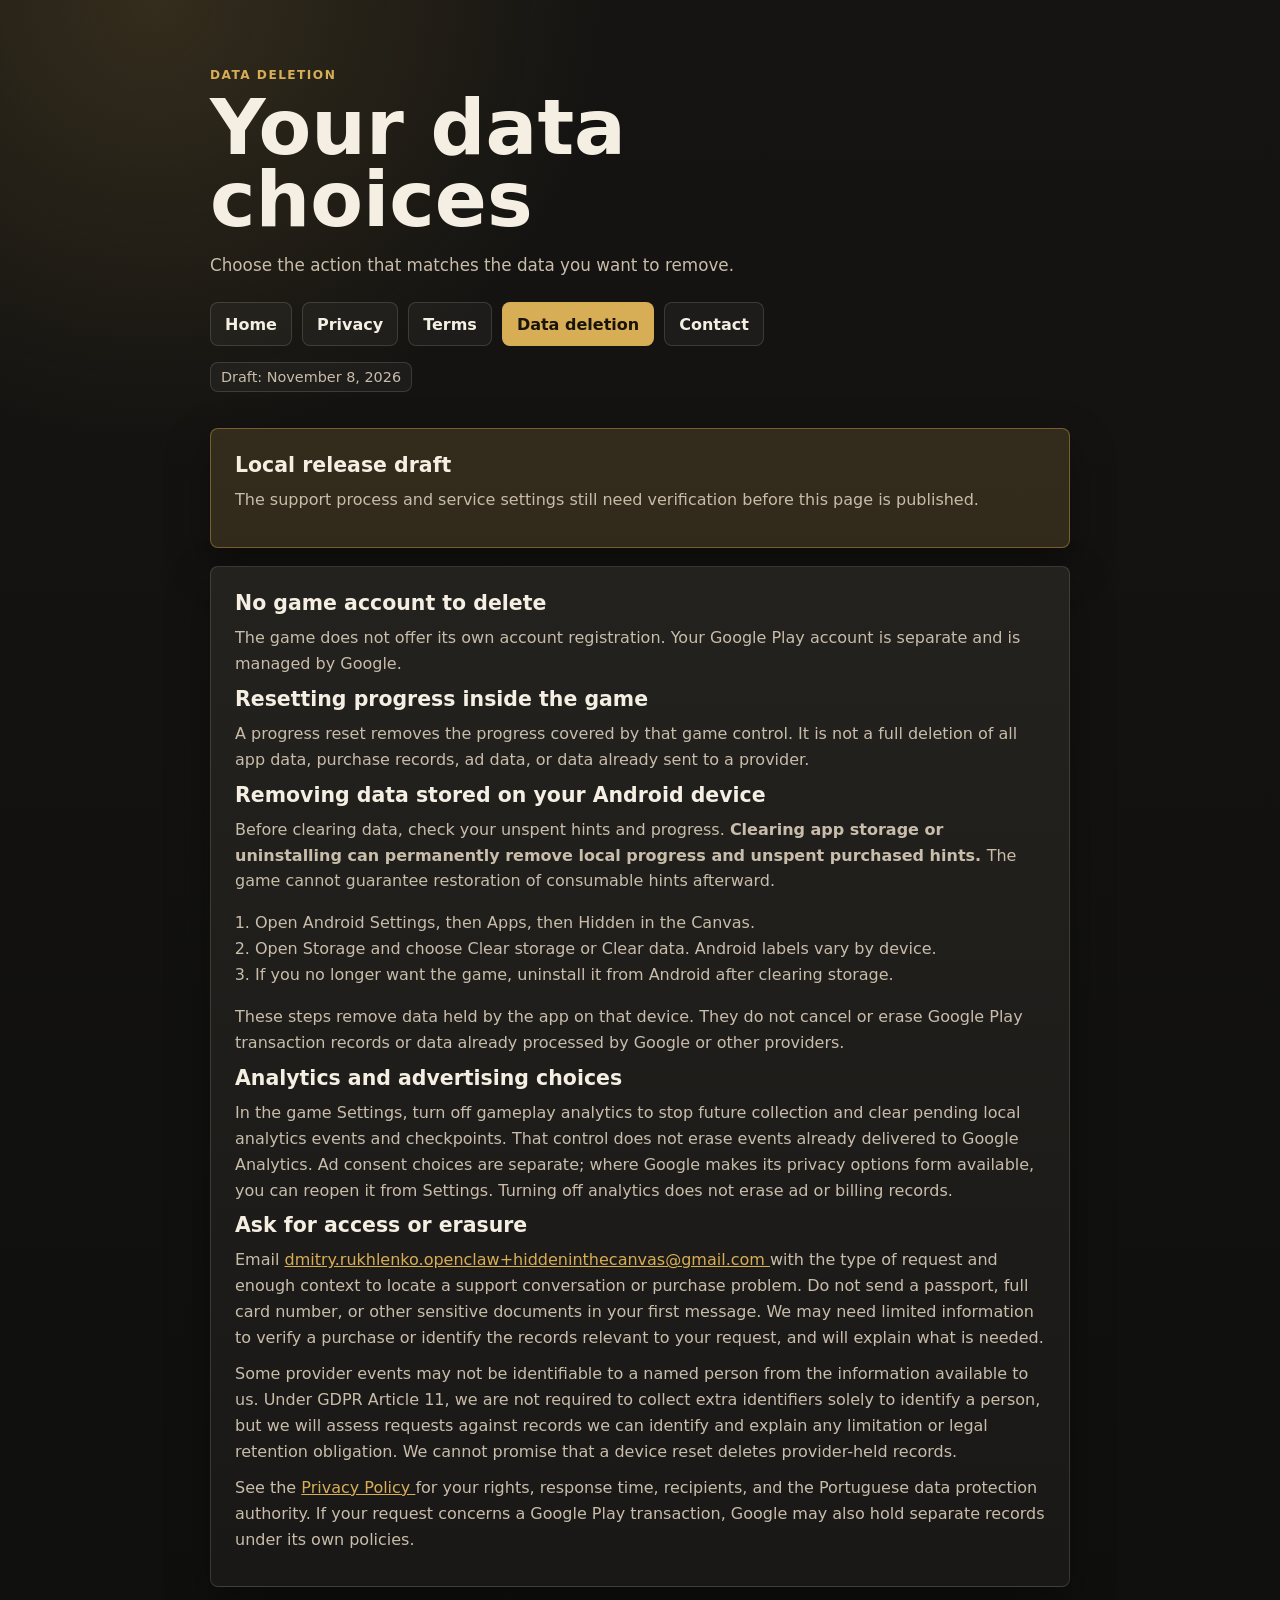
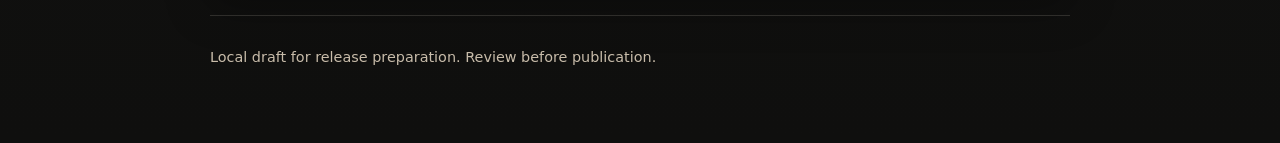
==== data-deletion.html @ f79cbbcb "Update legal draft pages and support contact" ====
<!doctype html>
<html lang="en">
  <head>
    <meta charset="utf-8">
    <meta name="viewport" content="width=device-width, initial-scale=1">
    <meta name="theme-color" content="#10100f">
    <title>
      Data deletion — Hidden in the Canvas
    </title>
    <meta name="description" content="How to remove local Hidden in the Canvas data and make a privacy request.">
    <link rel="stylesheet" href="styles.css">
  </head>
  <body>
    <main class="shell">
      <section class="hero">
        <p class="eyebrow">
          Data deletion
        </p>
        <h1>
          Your data choices
        </h1>
        <p class="lead">
          Choose the action that matches the data you want to remove.
        </p>
        <nav class="nav" aria-label="Legal pages">
          <a href="index.html">
            Home
          </a>
          <a href="privacy.html">
            Privacy
          </a>
          <a href="terms.html">
            Terms
          </a>
          <a href="data-deletion.html" aria-current="page">
            Data deletion
          </a>
          <a href="mailto:dmitry.rukhlenko.openclaw%2Bhiddeninthecanvas@gmail.com?subject=Hidden%20in%20the%20Canvas%20Data%20Request">
            Contact
          </a>
        </nav>
        <div class="meta">
          <span>
            Draft: November 8, 2026
          </span>
        </div>
      </section>
      <section class="card notice">
        <h2>
          Local release draft
        </h2>
        <p>
          The support process and service settings still need verification before this page is
          published.
        </p>
      </section>
      <section class="card">
        <h2>
          No game account to delete
        </h2>
        <p>
          The game does not offer its own account registration. Your Google Play account is separate
          and is managed by Google.
        </p>
        <h2>
          Resetting progress inside the game
        </h2>
        <p>
          A progress reset removes the progress covered by that game control. It is not a full
          deletion of all app data, purchase records, ad data, or data already sent to a provider.
        </p>
        <h2>
          Removing data stored on your Android device
        </h2>
        <p>
          Before clearing data, check your unspent hints and progress.
          <strong>
            Clearing app storage or uninstalling can permanently remove local progress and unspent
            purchased hints.
          </strong>
          The game cannot guarantee restoration of consumable hints afterward.
        </p>
        <ol>
          <li>
            Open Android Settings, then Apps, then Hidden in the Canvas.
          </li>
          <li>
            Open Storage and choose Clear storage or Clear data. Android labels vary by device.
          </li>
          <li>
            If you no longer want the game, uninstall it from Android after clearing storage.
          </li>
        </ol>
        <p>
          These steps remove data held by the app on that device. They do not cancel or erase Google
          Play transaction records or data already processed by Google or other providers.
        </p>
        <h2>
          Analytics and advertising choices
        </h2>
        <p>
          In the game Settings, turn off gameplay analytics to stop future collection and clear
          pending local analytics events and checkpoints. That control does not erase events already
          delivered to Google Analytics. Ad consent choices are separate; where Google makes its
          privacy options form available, you can reopen it from Settings. Turning off analytics
          does not erase ad or billing records.
        </p>
        <h2>
          Ask for access or erasure
        </h2>
        <p>
          Email
          <a href="mailto:dmitry.rukhlenko.openclaw%2Bhiddeninthecanvas@gmail.com?subject=Hidden%20in%20the%20Canvas%20Data%20Request">
            dmitry.rukhlenko.openclaw+hiddeninthecanvas@gmail.com
          </a>
          with the type of request and enough context to locate a support conversation or purchase
          problem. Do not send a passport, full card number, or other sensitive documents in your
          first message. We may need limited information to verify a purchase or identify the
          records relevant to your request, and will explain what is needed.
        </p>
        <p>
          Some provider events may not be identifiable to a named person from the information available
          to us. Under GDPR Article 11, we are not required to collect extra identifiers solely to
          identify a person, but we will assess requests against records we can identify and explain
          any limitation or legal retention obligation. We cannot promise that a device reset
          deletes provider-held records.
        </p>
        <p>
          See the
          <a href="privacy.html">
            Privacy Policy
          </a>
          for your rights, response time, recipients, and the Portuguese data protection authority.
          If your request concerns a Google Play transaction, Google may also hold separate records
          under its own policies.
        </p>
      </section>
      <footer class="footer">
        <p>
          Local draft for release preparation. Review before publication.
        </p>
      </footer>
    </main>
  </body>
</html>
---- styles.css ----
:root {
  color-scheme: dark;
  --background: #10100f;
  --surface: #191816;
  --surface-high: #24221f;
  --text: #f5efe3;
  --muted: #c8bcaa;
  --gold: #d7ad55;
  --gold-soft: rgba(215, 173, 85, 0.16);
  --line: rgba(245, 239, 227, 0.14);
  --shadow: rgba(0, 0, 0, 0.34);
  font-family:
    Inter, ui-sans-serif, system-ui, -apple-system, BlinkMacSystemFont,
    "Segoe UI", sans-serif;
}
* {
  box-sizing: border-box;
}

html {
  min-height: 100%;
  background: var(--background);
}

body {
  min-height: 100%;
  margin: 0;
  color: var(--text);
  background:
    radial-gradient(circle at 12% 0%, rgba(215, 173, 85, 0.16), transparent 28rem),
    linear-gradient(180deg, #151412 0%, #0f0f0e 100%);
}

a {
  color: var(--gold);
}

.shell {
  width: min(100%, 920px);
  margin: 0 auto;
  padding: 24px 18px 40px;
}

.hero {
  padding: 24px 0 18px;
}

.eyebrow {
  margin: 0 0 10px;
  color: var(--gold);
  font-size: 0.76rem;
  font-weight: 800;
  letter-spacing: 0.12em;
  text-transform: uppercase;
}

h1,
h2,
h3,
p {
  overflow-wrap: anywhere;
}

h1 {
  margin: 0;
  max-width: 12ch;
  font-size: clamp(2.35rem, 9vw, 4.8rem);
  line-height: 0.94;
}

.lead {
  max-width: 680px;
  margin: 16px 0 0;
  color: var(--muted);
  font-size: 1.05rem;
  line-height: 1.65;
}

.nav {
  display: flex;
  flex-wrap: wrap;
  gap: 10px;
  margin: 22px 0 0;
}

.nav a,
.button {
  display: inline-flex;
  min-height: 44px;
  align-items: center;
  justify-content: center;
  padding: 10px 14px;
  border: 1px solid var(--line);
  border-radius: 8px;
  color: var(--text);
  background: rgba(255, 255, 255, 0.04);
  font-weight: 750;
  text-decoration: none;
}

.nav a[aria-current="page"],
.button.primary {
  border-color: rgba(215, 173, 85, 0.55);
  color: #1a1408;
  background: var(--gold);
}

.card {
  margin-top: 18px;
  padding: 18px;
  border: 1px solid var(--line);
  border-radius: 8px;
  background: linear-gradient(180deg, var(--surface-high), var(--surface));
  box-shadow: 0 18px 44px var(--shadow);
}

.card h2 {
  margin: 0 0 10px;
  font-size: 1.28rem;
}

.card h3 {
  margin: 18px 0 8px;
  font-size: 1.04rem;
}

.card p,
.card li {
  color: var(--muted);
  line-height: 1.62;
}

.card p {
  margin: 10px 0;
}

.card ul {
  margin: 10px 0 0;
  padding-left: 20px;
}

.card ol {
  padding-left: 20px;
}

.table-scroll {
  max-width: 100%;
  overflow-x: auto;
}

table {
  width: 100%;
  min-width: 580px;
  border-collapse: collapse;
  color: var(--muted);
  line-height: 1.5;
}

caption {
  padding: 10px 0;
  text-align: left;
  color: var(--text);
  font-weight: 750;
}

th,
td {
  padding: 10px;
  border: 1px solid var(--line);
  text-align: left;
  vertical-align: top;
}

th {
  color: var(--text);
}

/* Keep each purpose, recipient and basis together on narrow screens. */
@media (max-width: 600px) {
  .table-scroll {
    overflow-x: visible;
  }

  .table-scroll table,
  .table-scroll caption,
  .table-scroll tbody,
  .table-scroll tr,
  .table-scroll td {
    display: block;
    min-width: 0;
  }

  .table-scroll thead {
    position: absolute;
    width: 1px;
    height: 1px;
    padding: 0;
    overflow: hidden;
    clip-path: inset(50%);
    white-space: nowrap;
  }

  .table-scroll tbody tr {
    margin-bottom: 16px;
    border: 1px solid var(--line);
  }

  .table-scroll td {
    border: 0;
  }

  .table-scroll td + td {
    border-top: 1px solid var(--line);
  }

  .table-scroll td::before {
    display: block;
    margin-bottom: 6px;
    color: var(--text);
    font-weight: 750;
    content: attr(data-label);
  }
}

.notice {
  border-color: rgba(215, 173, 85, 0.4);
  background: var(--gold-soft);
}

.meta {
  display: flex;
  flex-wrap: wrap;
  gap: 10px;
  margin-top: 16px;
  color: var(--muted);
  font-size: 0.9rem;
}

.meta span {
  padding: 6px 10px;
  border: 1px solid var(--line);
  border-radius: 8px;
  background: rgba(255, 255, 255, 0.04);
}

.footer {
  margin-top: 28px;
  padding-top: 18px;
  border-top: 1px solid var(--line);
  color: var(--muted);
  font-size: 0.9rem;
}

@media (min-width: 700px) {
  .shell {
    padding: 44px 30px 64px;
  }

  .card {
    padding: 24px;
  }
}
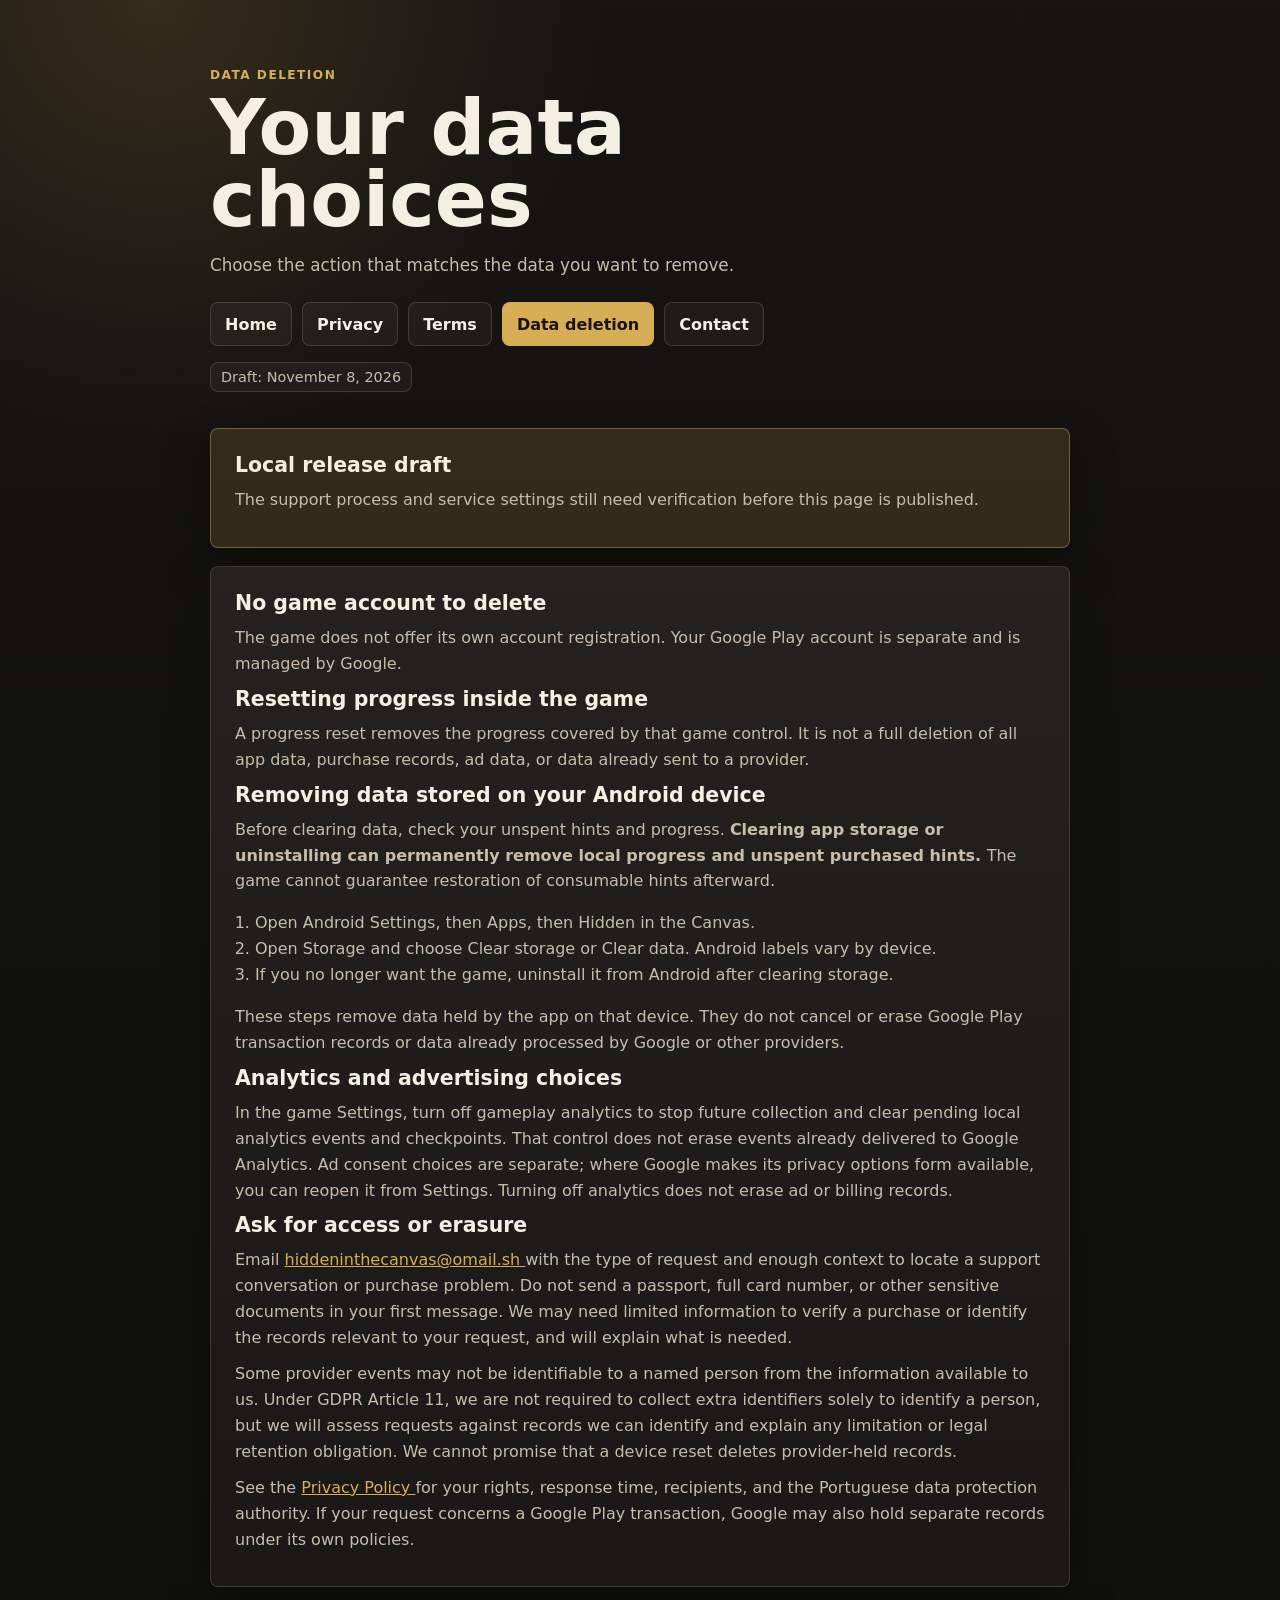
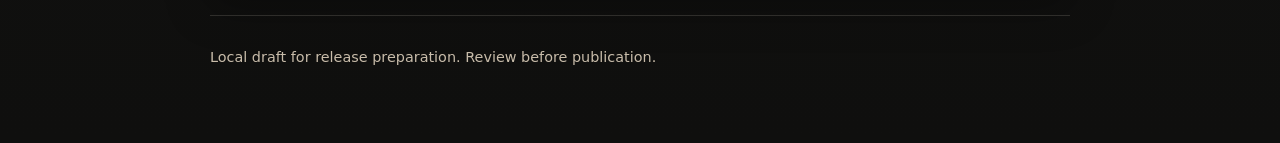
==== commit da9ec6e6: "Update the support email address" ====
--- a/data-deletion.html
+++ b/data-deletion.html
@@ -35,7 +35,7 @@
           <a href="data-deletion.html" aria-current="page">
             Data deletion
           </a>
-          <a href="mailto:dmitry.rukhlenko.openclaw%2Bhiddeninthecanvas@gmail.com?subject=Hidden%20in%20the%20Canvas%20Data%20Request">
+          <a href="mailto:hiddeninthecanvas@omail.sh?subject=Hidden%20in%20the%20Canvas%20Data%20Request">
             Contact
           </a>
         </nav>
@@ -110,8 +110,8 @@
         </h2>
         <p>
           Email
-          <a href="mailto:dmitry.rukhlenko.openclaw%2Bhiddeninthecanvas@gmail.com?subject=Hidden%20in%20the%20Canvas%20Data%20Request">
-            dmitry.rukhlenko.openclaw+hiddeninthecanvas@gmail.com
+          <a href="mailto:hiddeninthecanvas@omail.sh?subject=Hidden%20in%20the%20Canvas%20Data%20Request">
+            hiddeninthecanvas@omail.sh
           </a>
           with the type of request and enough context to locate a support conversation or purchase
           problem. Do not send a passport, full card number, or other sensitive documents in your
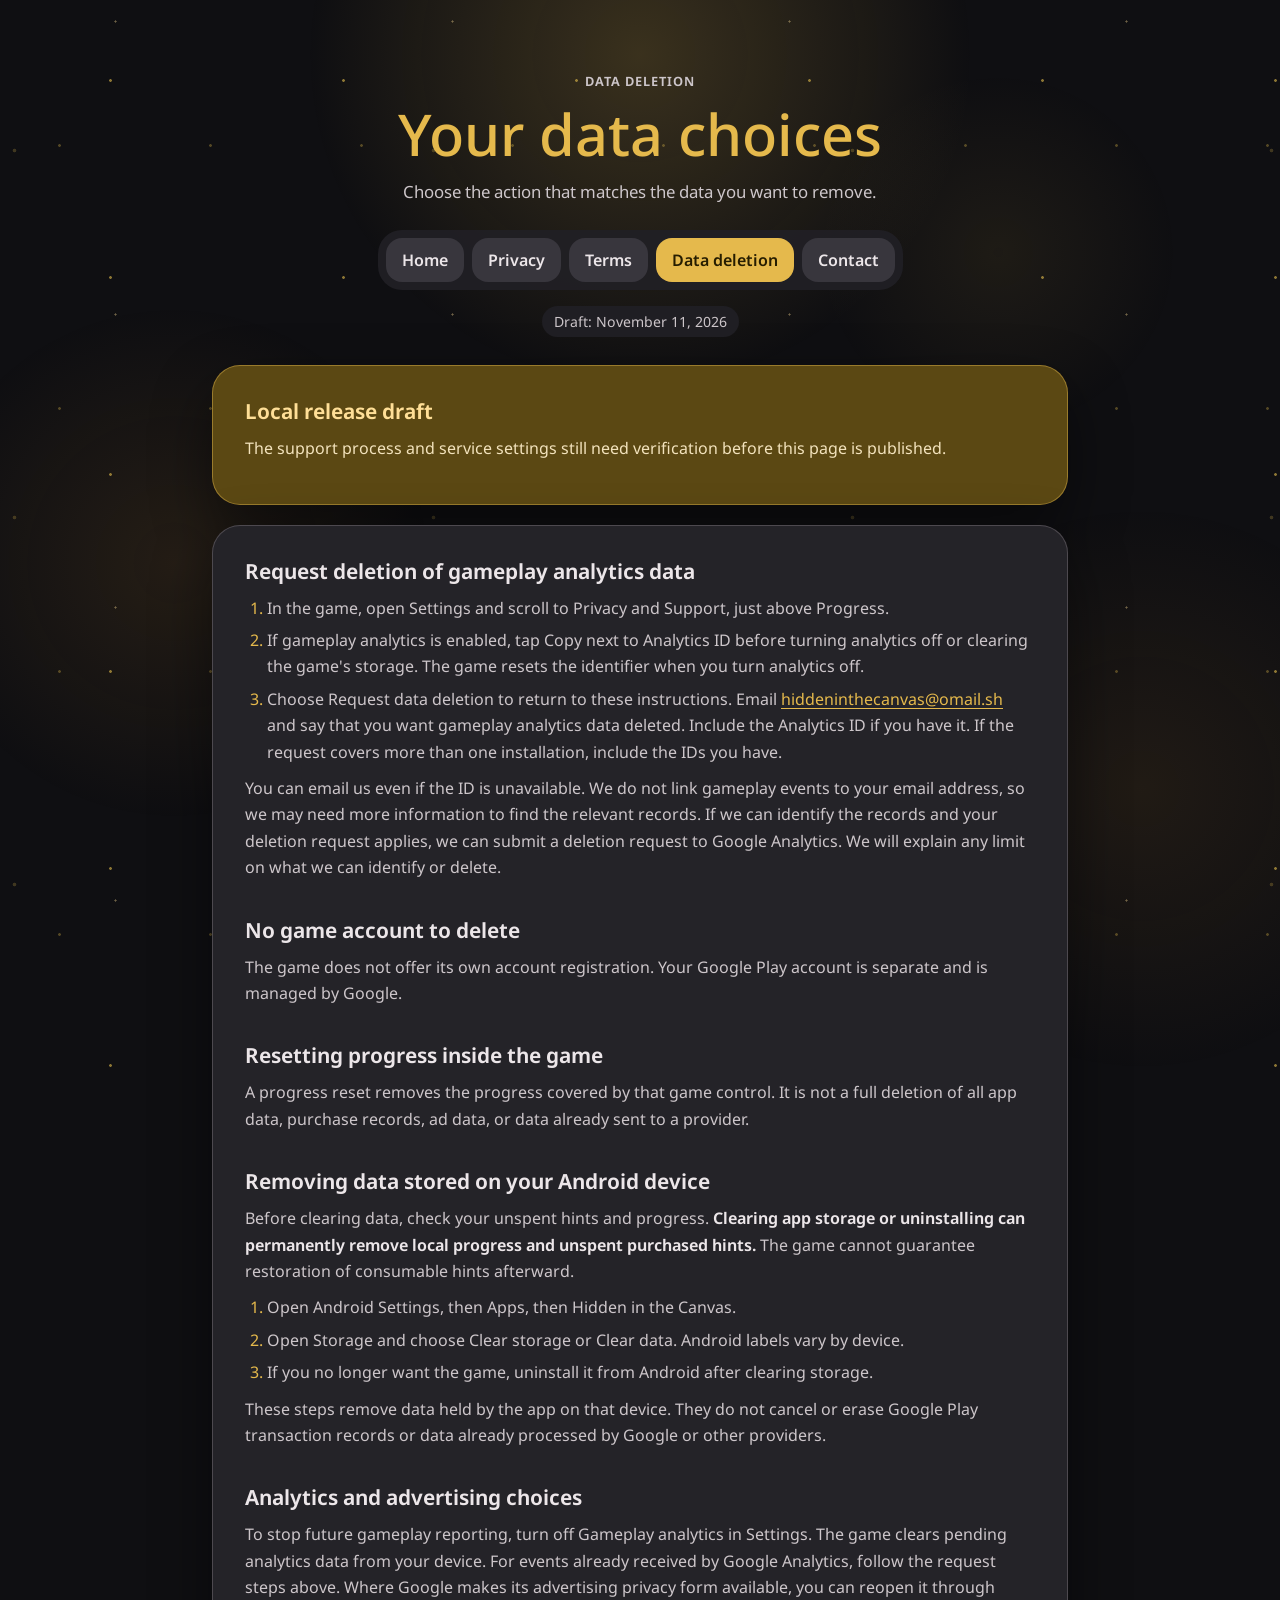
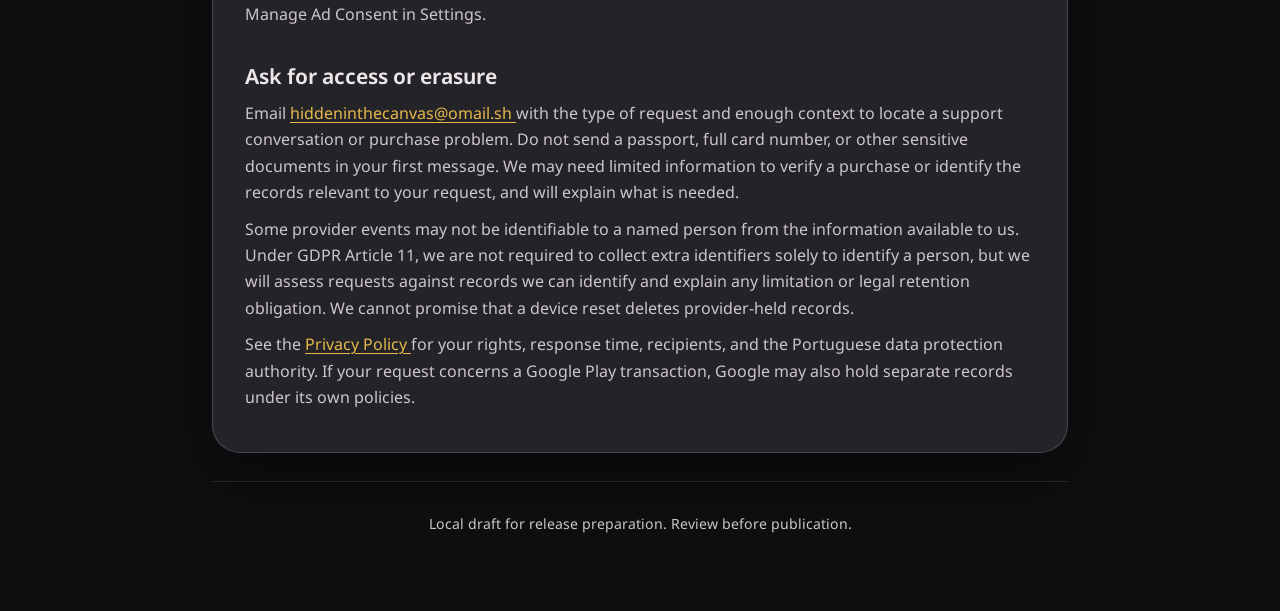
==== commit 160a16b7: "Publish game-style legal pages, privacy policy and data deletion update Co-Authored-By: Claude Opus " ====
--- a/data-deletion.html
+++ b/data-deletion.html
@@ -41,7 +41,7 @@
         </nav>
         <div class="meta">
           <span>
-            Draft: November 8, 2026
+            Draft: November 11, 2026
           </span>
         </div>
       </section>
@@ -55,6 +55,33 @@
         </p>
       </section>
       <section class="card">
+        <h2>
+          Request deletion of gameplay analytics data
+        </h2>
+        <ol>
+          <li>
+            In the game, open Settings and scroll to Privacy and Support, just above Progress.
+          </li>
+          <li>
+            If gameplay analytics is enabled, tap Copy next to Analytics ID before turning
+            analytics off or clearing the game's storage. The game resets the identifier when you
+            turn analytics off.
+          </li>
+          <li>
+            Choose Request data deletion to return to these instructions. Email
+            <a href="mailto:hiddeninthecanvas@omail.sh?subject=Hidden%20in%20the%20Canvas%20Data%20Request">
+              hiddeninthecanvas@omail.sh
+            </a>
+            and say that you want gameplay analytics data deleted. Include the Analytics ID if
+            you have it. If the request covers more than one installation, include the IDs you have.
+          </li>
+        </ol>
+        <p>
+          You can email us even if the ID is unavailable. We do not link gameplay events to your
+          email address, so we may need more information to find the relevant records. If we can
+          identify the records and your deletion request applies, we can submit a deletion request
+          to Google Analytics. We will explain any limit on what we can identify or delete.
+        </p>
         <h2>
           No game account to delete
         </h2>
@@ -99,11 +126,10 @@
           Analytics and advertising choices
         </h2>
         <p>
-          In the game Settings, turn off gameplay analytics to stop future collection and clear
-          pending local analytics events and checkpoints. That control does not erase events already
-          delivered to Google Analytics. Ad consent choices are separate; where Google makes its
-          privacy options form available, you can reopen it from Settings. Turning off analytics
-          does not erase ad or billing records.
+          To stop future gameplay reporting, turn off Gameplay analytics in Settings. The game
+          clears pending analytics data from your device. For events already received by Google
+          Analytics, follow the request steps above. Where Google makes its advertising privacy
+          form available, you can reopen it through Manage Ad Consent in Settings.
         </p>
         <h2>
           Ask for access or erasure
--- a/styles.css
+++ b/styles.css
@@ -1,18 +1,39 @@
+/*
+ * Legal pages styled after the game's dark Material 3 theme
+ * (Assets/Scripts/UI/HiddenCanvasMaterial3Theme.cs): near-black canvas with a warm
+ * glow, gold title and primary actions, rounded surface containers, Noto Sans.
+ * The font is self-hosted so these pages make no request to a font CDN.
+ */
+@font-face {
+  font-family: "Noto Sans";
+  src: url("fonts/NotoSans-Variable-latin.woff") format("woff");
+  font-weight: 100 900;
+  font-stretch: 62.5% 100%;
+  font-style: normal;
+  font-display: swap;
+}
+
 :root {
   color-scheme: dark;
-  --background: #10100f;
-  --surface: #191816;
-  --surface-high: #24221f;
-  --text: #f5efe3;
-  --muted: #c8bcaa;
-  --gold: #d7ad55;
-  --gold-soft: rgba(215, 173, 85, 0.16);
-  --line: rgba(245, 239, 227, 0.14);
-  --shadow: rgba(0, 0, 0, 0.34);
-  font-family:
-    Inter, ui-sans-serif, system-ui, -apple-system, BlinkMacSystemFont,
-    "Segoe UI", sans-serif;
-}
+  /* Game theme tokens (Color32 values converted to hex). */
+  --background: #0f0f12;
+  --surface-low: #1f1e23;
+  --surface: #242328;
+  --surface-high: #2d2c32;
+  --surface-highest: #38363d;
+  --on-surface: #ece6e9;
+  --on-surface-variant: #cdc6ca;
+  --outline-variant: #6f686f;
+  --primary: #e5b94c;
+  --on-primary: #261d00;
+  --primary-container: #5b4813;
+  --on-primary-container: #ffdf97;
+  --line: rgba(236, 230, 233, 0.1);
+  --radius-panel: 28px;
+  --radius-control: 16px;
+  font-family: "Noto Sans", ui-sans-serif, system-ui, -apple-system, "Segoe UI", sans-serif;
+}
+
 * {
   box-sizing: border-box;
 }
@@ -23,34 +44,110 @@
 }
 
 body {
-  min-height: 100%;
+  position: relative;
+  min-height: 100vh;
   margin: 0;
-  color: var(--text);
-  background:
-    radial-gradient(circle at 12% 0%, rgba(215, 173, 85, 0.16), transparent 28rem),
-    linear-gradient(180deg, #151412 0%, #0f0f0e 100%);
+  color: var(--on-surface);
+  /* No body background: the canvas colour comes from html, so the fixed z-index -1
+     light layers below are painted above it instead of being hidden behind body. */
+  -webkit-font-smoothing: antialiased;
+}
+
+/*
+ * Background echoing the Home screen: soft light spots (::before) and gold dust specks
+ * (::after). Both layers are fixed to the viewport, sit behind the content and drift
+ * slowly with transform-only animations, which the browser composites on the GPU.
+ * They are oversized so the drift never reveals an edge.
+ */
+body::before,
+body::after {
+  position: fixed;
+  inset: -20vmax;
+  z-index: -1;
+  pointer-events: none;
+  content: "";
+}
+
+body::before {
+  background-image:
+    radial-gradient(circle at 50% 22%, rgba(229, 185, 76, 0.2), transparent 26vmax),
+    radial-gradient(circle at 24% 58%, rgba(150, 104, 40, 0.16), transparent 20vmax),
+    radial-gradient(circle at 78% 74%, rgba(150, 104, 40, 0.13), transparent 22vmax),
+    radial-gradient(circle at 70% 36%, rgba(229, 185, 76, 0.07), transparent 14vmax);
+  animation: light-drift 70s ease-in-out infinite alternate;
+}
+
+body::after {
+  background-image:
+    radial-gradient(circle, rgba(242, 202, 80, 0.55) 1px, transparent 1.7px),
+    radial-gradient(circle, rgba(242, 202, 80, 0.3) 1px, transparent 1.7px),
+    radial-gradient(circle, rgba(255, 223, 151, 0.4) 0.8px, transparent 1.4px),
+    radial-gradient(circle, rgba(242, 202, 80, 0.22) 1.4px, transparent 2.2px);
+  /* Unrelated tile sizes and offsets keep the specks from lining up into a visible grid. */
+  background-size: 233px 197px, 151px 263px, 337px 293px, 419px 367px;
+  background-position: 17px 41px, 89px 7px, 203px 131px, 61px 223px;
+  animation: dust-drift 120s linear infinite alternate;
+}
+
+@keyframes light-drift {
+  from {
+    transform: translate3d(-3vmax, -2vmax, 0) scale(1);
+  }
+  to {
+    transform: translate3d(3vmax, 2vmax, 0) scale(1.08);
+  }
+}
+
+@keyframes dust-drift {
+  from {
+    transform: translate3d(0, 0, 0);
+  }
+  to {
+    transform: translate3d(-60px, -140px, 0);
+  }
+}
+
+@media (prefers-reduced-motion: reduce) {
+  body::before,
+  body::after {
+    animation: none;
+  }
 }
 
 a {
-  color: var(--gold);
+  color: var(--primary);
+  text-underline-offset: 0.18em;
+  text-decoration-thickness: 1px;
+}
+
+a:hover {
+  color: var(--on-primary-container);
+}
+
+a:focus-visible {
+  outline: 2px solid var(--primary);
+  outline-offset: 3px;
+  border-radius: 6px;
 }
 
 .shell {
   width: min(100%, 920px);
   margin: 0 auto;
-  padding: 24px 18px 40px;
+  padding: 24px 16px 40px;
 }
 
 .hero {
-  padding: 24px 0 18px;
-}
-
+  padding: 28px 0 8px;
+  text-align: center;
+}
+
+/* Section labels in the game are small uppercase muted text ("PROGRESS"). */
 .eyebrow {
-  margin: 0 0 10px;
-  color: var(--gold);
-  font-size: 0.76rem;
-  font-weight: 800;
-  letter-spacing: 0.12em;
+  margin: 0 0 12px;
+  color: var(--on-surface-variant);
+  font-size: 0.8rem;
+  font-weight: 650;
+  letter-spacing: 0.08em;
   text-transform: uppercase;
 }
 
@@ -61,26 +158,34 @@
   overflow-wrap: anywhere;
 }
 
+/* The game title is gold Noto Sans at a regular weight, not a heavy display face. */
 h1 {
   margin: 0;
-  max-width: 12ch;
-  font-size: clamp(2.35rem, 9vw, 4.8rem);
-  line-height: 0.94;
+  color: var(--primary);
+  font-size: clamp(2.2rem, 8vw, 3.6rem);
+  font-weight: 500;
+  line-height: 1.1;
 }
 
 .lead {
-  max-width: 680px;
-  margin: 16px 0 0;
-  color: var(--muted);
+  max-width: 620px;
+  margin: 14px auto 0;
+  color: var(--on-surface-variant);
   font-size: 1.05rem;
-  line-height: 1.65;
-}
-
+  line-height: 1.6;
+}
+
+/* Navigation looks like the game's bottom bar: a rounded tray of buttons. */
 .nav {
-  display: flex;
+  display: inline-flex;
   flex-wrap: wrap;
-  gap: 10px;
-  margin: 22px 0 0;
+  justify-content: center;
+  gap: 8px;
+  max-width: 100%;
+  margin: 24px 0 0;
+  padding: 8px;
+  border-radius: 24px;
+  background: rgba(33, 32, 37, 0.92);
 }
 
 .nav a,
@@ -89,90 +194,180 @@
   min-height: 44px;
   align-items: center;
   justify-content: center;
-  padding: 10px 14px;
-  border: 1px solid var(--line);
-  border-radius: 8px;
-  color: var(--text);
-  background: rgba(255, 255, 255, 0.04);
-  font-weight: 750;
+  padding: 10px 16px;
+  border-radius: var(--radius-control);
+  color: var(--on-surface);
+  background: var(--surface-highest);
+  font-weight: 600;
   text-decoration: none;
+}
+
+.nav a:hover,
+.button:hover {
+  color: var(--on-surface);
+  background: #433f48;
 }
 
 .nav a[aria-current="page"],
 .button.primary {
-  border-color: rgba(215, 173, 85, 0.55);
-  color: #1a1408;
-  background: var(--gold);
-}
-
+  color: var(--on-primary);
+  background: var(--primary);
+}
+
+.meta {
+  display: flex;
+  flex-wrap: wrap;
+  justify-content: center;
+  gap: 8px;
+  margin-top: 16px;
+  color: var(--on-surface-variant);
+  font-size: 0.88rem;
+}
+
+.meta span {
+  padding: 6px 12px;
+  border-radius: 999px;
+  background: var(--surface-low);
+}
+
+/* Cards match the Settings dialog: dark rounded panel with a thin outline. */
 .card {
-  margin-top: 18px;
-  padding: 18px;
-  border: 1px solid var(--line);
-  border-radius: 8px;
-  background: linear-gradient(180deg, var(--surface-high), var(--surface));
-  box-shadow: 0 18px 44px var(--shadow);
+  margin-top: 20px;
+  padding: 20px;
+  border: 1px solid rgba(111, 104, 111, 0.55);
+  border-radius: var(--radius-panel);
+  background: var(--surface);
+  box-shadow: 0 24px 60px rgba(0, 0, 0, 0.45);
 }
 
 .card h2 {
-  margin: 0 0 10px;
-  font-size: 1.28rem;
+  margin: 36px 0 10px;
+  color: var(--on-surface);
+  font-size: 1.3rem;
+  font-weight: 650;
+  line-height: 1.3;
+}
+
+.card h2:first-child {
+  margin-top: 0;
 }
 
 .card h3 {
-  margin: 18px 0 8px;
-  font-size: 1.04rem;
+  margin: 22px 0 8px;
+  font-size: 1.05rem;
+  font-weight: 650;
 }
 
 .card p,
 .card li {
-  color: var(--muted);
-  line-height: 1.62;
+  color: var(--on-surface-variant);
+  line-height: 1.65;
 }
 
 .card p {
   margin: 10px 0;
 }
 
-.card ul {
-  margin: 10px 0 0;
-  padding-left: 20px;
-}
-
+.card strong {
+  color: var(--on-surface);
+  font-weight: 650;
+}
+
+.card ul,
 .card ol {
-  padding-left: 20px;
-}
-
+  margin: 10px 0;
+  padding-left: 22px;
+}
+
+.card li + li {
+  margin-top: 6px;
+}
+
+.card li::marker {
+  color: var(--primary);
+}
+
+.notice {
+  border-color: rgba(229, 185, 76, 0.45);
+  background: var(--primary-container);
+}
+
+.notice h2 {
+  color: var(--on-primary-container);
+}
+
+.notice p {
+  color: #f3e3bd;
+}
+
+/* The data table is drawn like the Settings list: stacked rows on a raised surface. */
 .table-scroll {
   max-width: 100%;
+  margin: 16px 0 8px;
   overflow-x: auto;
 }
 
 table {
   width: 100%;
   min-width: 580px;
-  border-collapse: collapse;
-  color: var(--muted);
+  border-collapse: separate;
+  border-spacing: 0;
+  color: var(--on-surface-variant);
   line-height: 1.5;
 }
 
-caption {
-  padding: 10px 0;
-  text-align: left;
-  color: var(--text);
-  font-weight: 750;
-}
-
+/* Round the outer corner cells instead of clipping the table, which would clip the caption. */
 th,
 td {
-  padding: 10px;
-  border: 1px solid var(--line);
+  background: var(--surface-highest);
+}
+
+thead th:first-child {
+  border-top-left-radius: 20px;
+}
+
+thead th:last-child {
+  border-top-right-radius: 20px;
+}
+
+tbody tr:last-child td:first-child {
+  border-bottom-left-radius: 20px;
+}
+
+tbody tr:last-child td:last-child {
+  border-bottom-right-radius: 20px;
+}
+
+caption {
+  padding: 0 0 10px;
+  text-align: left;
+  color: var(--on-surface-variant);
+  font-size: 0.8rem;
+  font-weight: 650;
+  letter-spacing: 0.08em;
+  text-transform: uppercase;
+}
+
+th,
+td {
+  padding: 14px 16px;
   text-align: left;
   vertical-align: top;
 }
 
 th {
-  color: var(--text);
+  color: var(--on-surface);
+  background: var(--surface-high);
+  font-weight: 650;
+}
+
+tbody td {
+  border-top: 2px solid var(--surface);
+}
+
+td + td,
+th + th {
+  border-left: 2px solid var(--surface);
 }
 
 /* Keep each purpose, recipient and basis together on narrow screens. */
@@ -188,6 +383,10 @@
   .table-scroll td {
     display: block;
     min-width: 0;
+  }
+
+  .table-scroll td {
+    border-radius: 0 !important;
   }
 
   .table-scroll thead {
@@ -201,8 +400,10 @@
   }
 
   .table-scroll tbody tr {
-    margin-bottom: 16px;
-    border: 1px solid var(--line);
+    margin-bottom: 12px;
+    overflow: hidden;
+    border-radius: 20px;
+    background: var(--surface-highest);
   }
 
   .table-scroll td {
@@ -210,53 +411,37 @@
   }
 
   .table-scroll td + td {
-    border-top: 1px solid var(--line);
+    border-top: 2px solid var(--surface);
+    border-left: 0;
   }
 
   .table-scroll td::before {
     display: block;
     margin-bottom: 6px;
-    color: var(--text);
-    font-weight: 750;
+    color: var(--on-surface);
+    font-size: 0.8rem;
+    font-weight: 650;
+    letter-spacing: 0.06em;
+    text-transform: uppercase;
     content: attr(data-label);
   }
-}
-
-.notice {
-  border-color: rgba(215, 173, 85, 0.4);
-  background: var(--gold-soft);
-}
-
-.meta {
-  display: flex;
-  flex-wrap: wrap;
-  gap: 10px;
-  margin-top: 16px;
-  color: var(--muted);
-  font-size: 0.9rem;
-}
-
-.meta span {
-  padding: 6px 10px;
-  border: 1px solid var(--line);
-  border-radius: 8px;
-  background: rgba(255, 255, 255, 0.04);
 }
 
 .footer {
   margin-top: 28px;
   padding-top: 18px;
   border-top: 1px solid var(--line);
-  color: var(--muted);
-  font-size: 0.9rem;
+  color: var(--on-surface-variant);
+  font-size: 0.88rem;
+  text-align: center;
 }
 
 @media (min-width: 700px) {
   .shell {
-    padding: 44px 30px 64px;
+    padding: 44px 32px 64px;
   }
 
   .card {
-    padding: 24px;
-  }
-}
+    padding: 32px;
+  }
+}
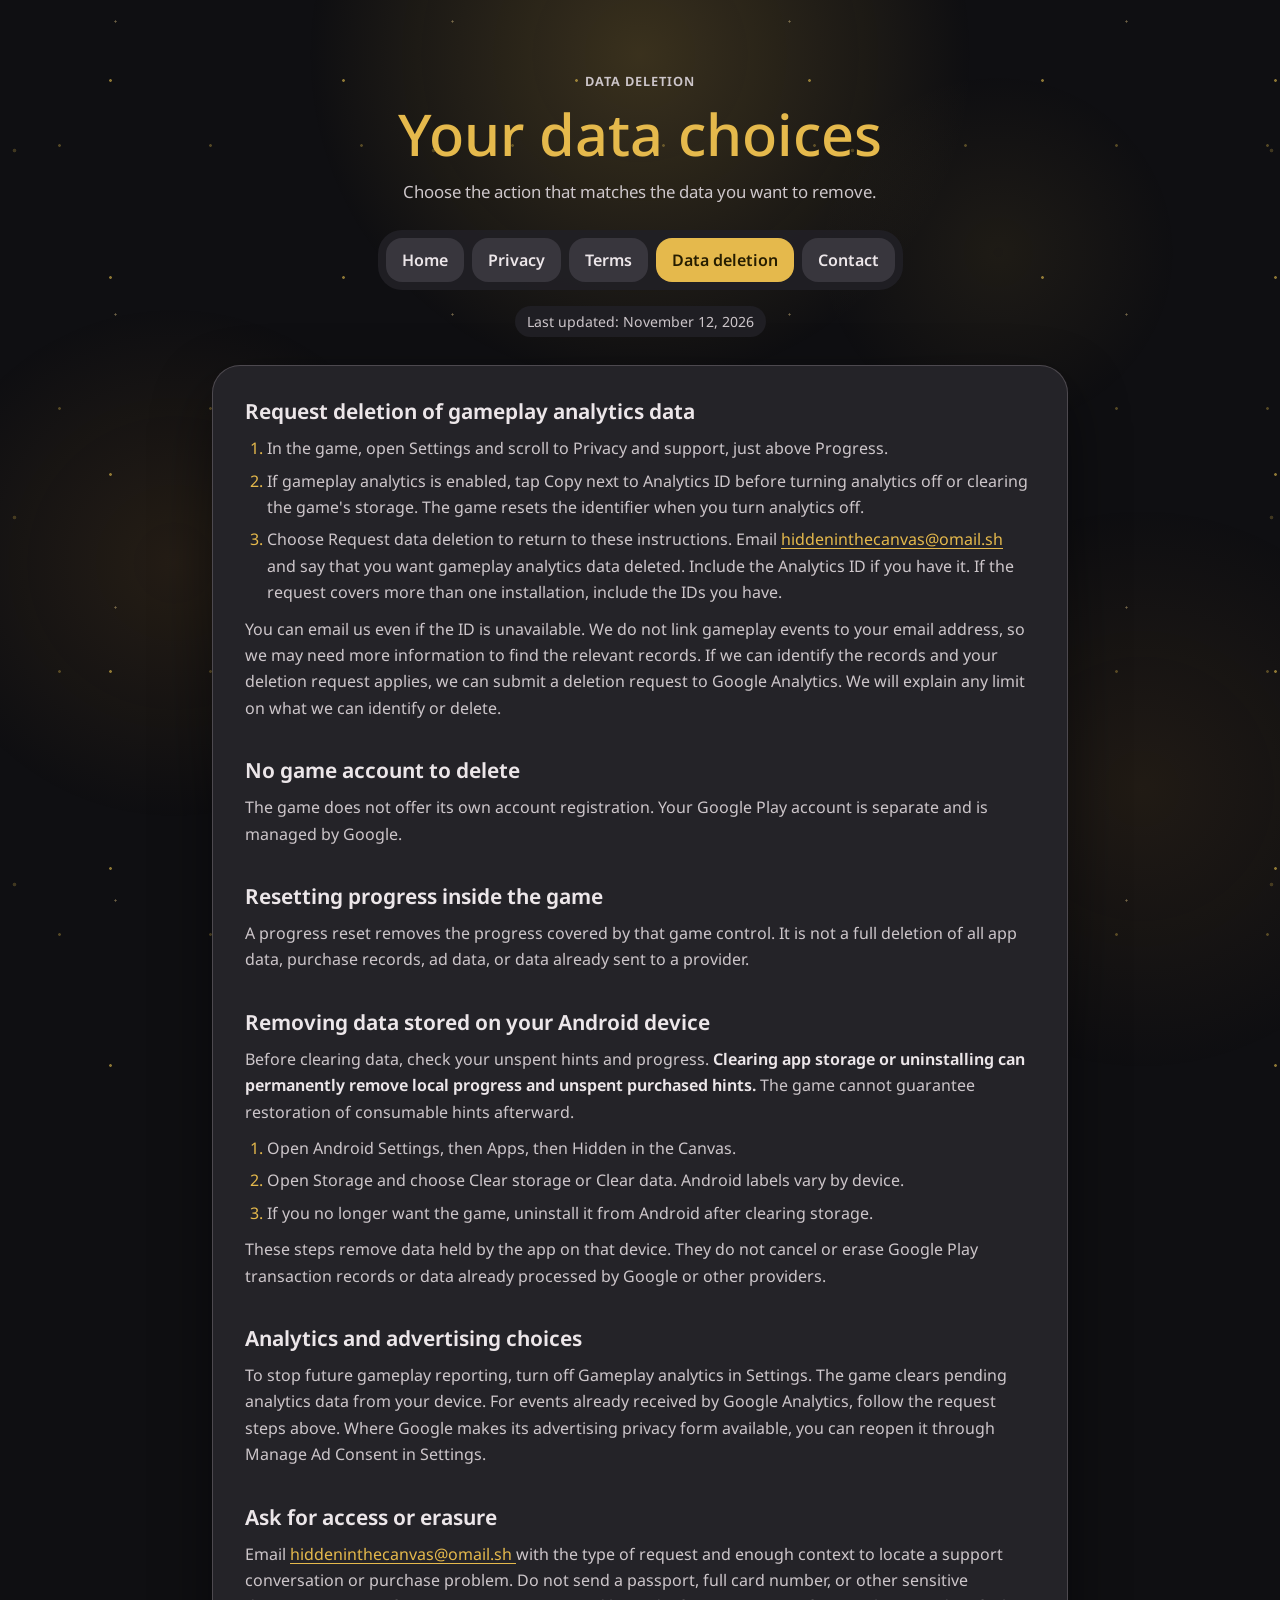
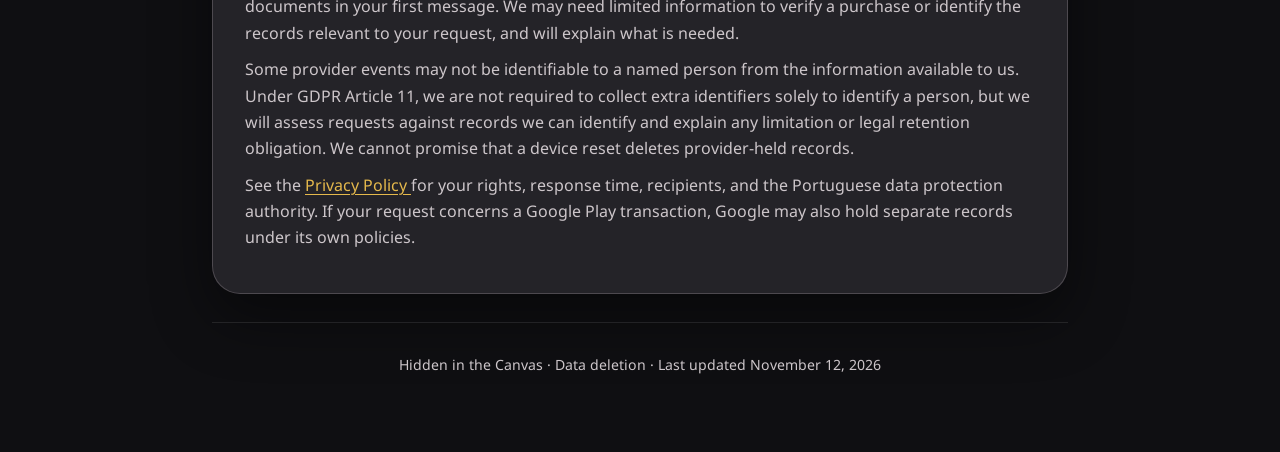
==== commit ca57ccac: "Publish step 3 legal pages with Portuguese versions Privacy and Terms for the frozen release build (" ====
--- a/data-deletion.html
+++ b/data-deletion.html
@@ -41,18 +41,9 @@
         </nav>
         <div class="meta">
           <span>
-            Draft: November 11, 2026
+            Last updated: November 12, 2026
           </span>
         </div>
-      </section>
-      <section class="card notice">
-        <h2>
-          Local release draft
-        </h2>
-        <p>
-          The support process and service settings still need verification before this page is
-          published.
-        </p>
       </section>
       <section class="card">
         <h2>
@@ -60,7 +51,7 @@
         </h2>
         <ol>
           <li>
-            In the game, open Settings and scroll to Privacy and Support, just above Progress.
+            In the game, open Settings and scroll to Privacy and support, just above Progress.
           </li>
           <li>
             If gameplay analytics is enabled, tap Copy next to Analytics ID before turning
@@ -163,7 +154,7 @@
       </section>
       <footer class="footer">
         <p>
-          Local draft for release preparation. Review before publication.
+          Hidden in the Canvas · Data deletion · Last updated November 12, 2026
         </p>
       </footer>
     </main>
